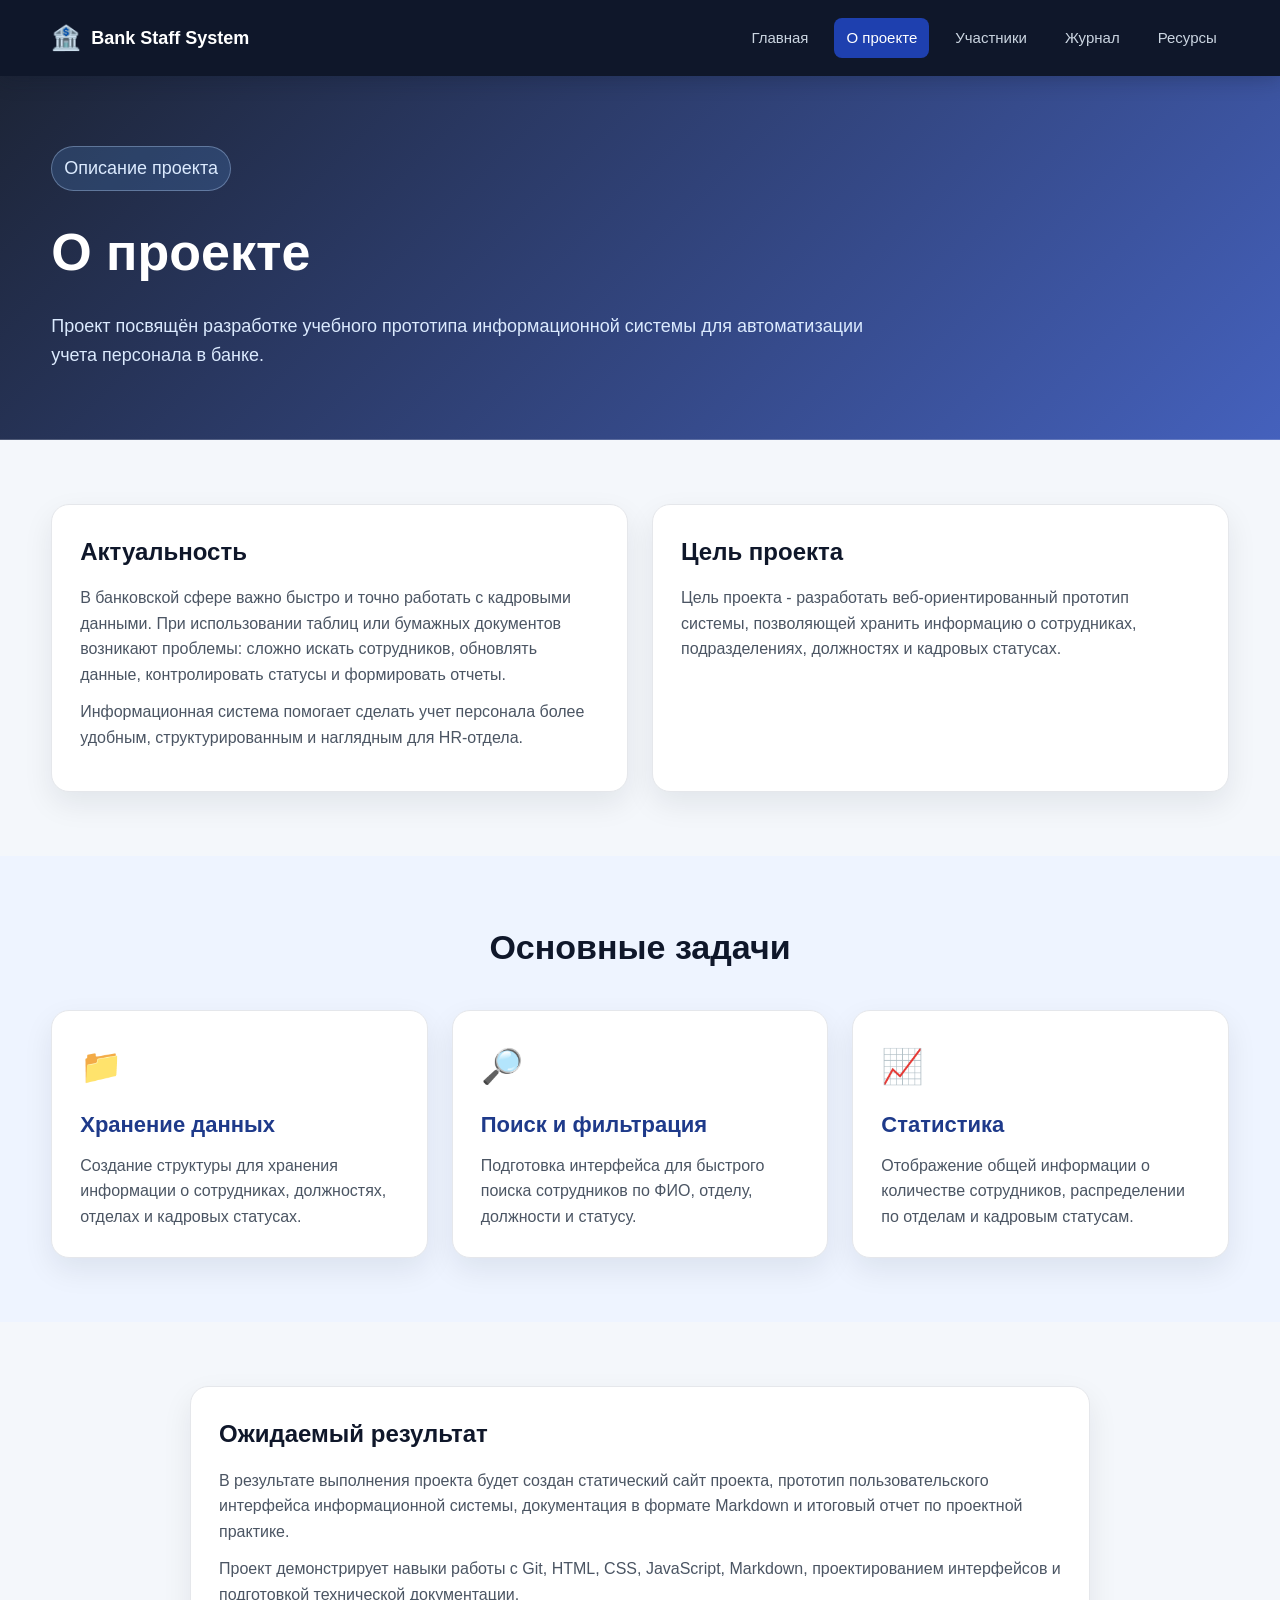
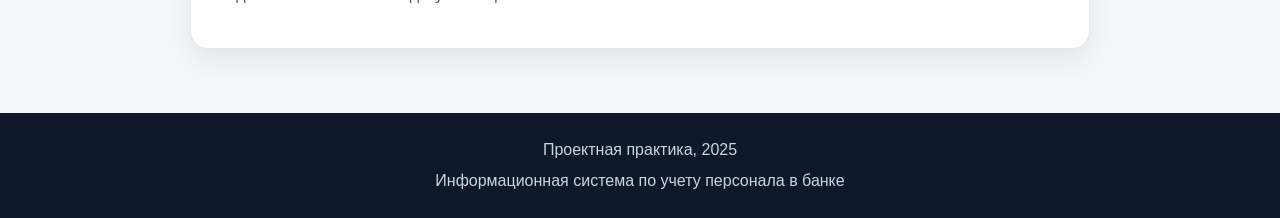
==== site/about.html @ eb29d89a "Добавлена страница "О проекте", обновлены css" ====
<!DOCTYPE html>
<html lang="ru">
<head>
  <meta charset="UTF-8">
  <meta name="viewport" content="width=device-width, initial-scale=1.0">
  <title>О проекте</title>
  <link rel="stylesheet" href="style.css">
</head>
<body>

  <header class="header">
    <div class="container header-content">
      <div class="logo">
        <span class="logo-icon">🏦</span>
        <span>Bank Staff System</span>
      </div>

      <nav class="nav">
        <a href="index.html">Главная</a>
        <a href="about.html" class="active">О проекте</a>
        <a href="team.html">Участники</a>
        <a href="journal.html">Журнал</a>
        <a href="resources.html">Ресурсы</a>
      </nav>
    </div>
  </header>

  <main class="page">
    <section class="page-hero">
      <div class="container">
        <p class="tag">Описание проекта</p>
        <h1>О проекте</h1>
        <p>
          Проект посвящён разработке учебного прототипа информационной системы
          для автоматизации учета персонала в банке.
        </p>
      </div>
    </section>

    <section class="content-section">
      <div class="container content-grid">
        <article class="content-card">
          <h2>Актуальность</h2>
          <p>
            В банковской сфере важно быстро и точно работать с кадровыми данными.
            При использовании таблиц или бумажных документов возникают проблемы:
            сложно искать сотрудников, обновлять данные, контролировать статусы
            и формировать отчеты.
          </p>
          <p>
            Информационная система помогает сделать учет персонала более удобным,
            структурированным и наглядным для HR-отдела.
          </p>
        </article>

        <article class="content-card">
          <h2>Цель проекта</h2>
          <p>
            Цель проекта - разработать веб-ориентированный прототип системы,
            позволяющей хранить информацию о сотрудниках, подразделениях,
            должностях и кадровых статусах.
          </p>
        </article>
      </div>
    </section>

    <section class="content-section light">
      <div class="container">
        <h2 class="section-title">Основные задачи</h2>

        <div class="features-grid">
          <article class="feature-card">
            <div class="feature-icon">📁</div>
            <h3>Хранение данных</h3>
            <p>
              Создание структуры для хранения информации о сотрудниках,
              должностях, отделах и кадровых статусах.
            </p>
          </article>

          <article class="feature-card">
            <div class="feature-icon">🔎</div>
            <h3>Поиск и фильтрация</h3>
            <p>
              Подготовка интерфейса для быстрого поиска сотрудников
              по ФИО, отделу, должности и статусу.
            </p>
          </article>

          <article class="feature-card">
            <div class="feature-icon">📈</div>
            <h3>Статистика</h3>
            <p>
              Отображение общей информации о количестве сотрудников,
              распределении по отделам и кадровым статусам.
            </p>
          </article>
        </div>
      </div>
    </section>

    <section class="content-section">
      <div class="container">
        <article class="content-card wide-card">
          <h2>Ожидаемый результат</h2>
          <p>
            В результате выполнения проекта будет создан статический сайт проекта,
            прототип пользовательского интерфейса информационной системы,
            документация в формате Markdown и итоговый отчет по проектной практике.
          </p>
          <p>
            Проект демонстрирует навыки работы с Git, HTML, CSS, JavaScript,
            Markdown, проектированием интерфейсов и подготовкой технической документации.
          </p>
        </article>
      </div>
    </section>
  </main>

  <footer class="footer">
    <div class="container">
      <p>Проектная практика, 2025</p>
      <p>Информационная система по учету персонала в банке</p>
    </div>
  </footer>

</body>
</html>
---- site/style.css ----
* {
  box-sizing: border-box;
  margin: 0;
  padding: 0;
}

body {
  font-family: Arial, sans-serif;
  color: #1f2937;
  background: #f4f7fb;
  line-height: 1.6;
}

.container {
  width: min(1180px, 92%);
  margin: 0 auto;
}

.header {
  background: #0f172a;
  color: #ffffff;
  padding: 18px 0;
  position: sticky;
  top: 0;
  z-index: 10;
  box-shadow: 0 4px 18px rgba(15, 23, 42, 0.25);
}

.header-content {
  display: flex;
  align-items: center;
  justify-content: space-between;
  gap: 24px;
}

.logo {
  display: flex;
  align-items: center;
  gap: 10px;
  font-weight: 700;
  font-size: 18px;
}

.logo-icon {
  font-size: 24px;
}

.nav {
  display: flex;
  gap: 14px;
  flex-wrap: wrap;
}

.nav a {
  color: #cbd5e1;
  text-decoration: none;
  font-size: 15px;
  padding: 8px 12px;
  border-radius: 8px;
  transition: 0.2s;
}

.nav a:hover,
.nav a.active {
  color: #ffffff;
  background: #1e40af;
}

.hero {
  padding: 80px 0;
  background:
    linear-gradient(135deg, rgba(15, 23, 42, 0.95), rgba(30, 64, 175, 0.88)),
    url("https://images.unsplash.com/photo-1486406146926-c627a92ad1ab?auto=format&fit=crop&w=1600&q=80");
  background-size: cover;
  background-position: center;
  color: #ffffff;
}

.hero-content {
  display: grid;
  grid-template-columns: 1.3fr 0.7fr;
  gap: 40px;
  align-items: center;
}

.tag {
  display: inline-block;
  background: rgba(96, 165, 250, 0.18);
  color: #bfdbfe;
  border: 1px solid rgba(191, 219, 254, 0.35);
  padding: 7px 12px;
  border-radius: 999px;
  margin-bottom: 20px;
  font-size: 14px;
}

.hero h1 {
  font-size: clamp(34px, 5vw, 58px);
  line-height: 1.1;
  margin-bottom: 24px;
}

.hero-description {
  max-width: 760px;
  color: #dbeafe;
  font-size: 19px;
  margin-bottom: 30px;
}

.hero-buttons {
  display: flex;
  gap: 14px;
  flex-wrap: wrap;
}

.btn {
  display: inline-block;
  text-decoration: none;
  padding: 13px 20px;
  border-radius: 10px;
  font-weight: 700;
  transition: 0.2s;
}

.btn.primary {
  background: #2563eb;
  color: #ffffff;
}

.btn.primary:hover {
  background: #1d4ed8;
}

.btn.secondary {
  background: #ffffff;
  color: #1e3a8a;
}

.btn.secondary:hover {
  background: #dbeafe;
}

.hero-card {
  background: rgba(255, 255, 255, 0.12);
  border: 1px solid rgba(255, 255, 255, 0.22);
  border-radius: 20px;
  padding: 28px;
  backdrop-filter: blur(12px);
}

.hero-card h2 {
  margin-bottom: 16px;
  font-size: 24px;
}

.hero-card ul {
  list-style: none;
}

.hero-card li {
  padding: 10px 0;
  border-bottom: 1px solid rgba(255, 255, 255, 0.16);
}

.hero-card li:last-child {
  border-bottom: none;
}

.features {
  padding: 70px 0;
}

.section-title {
  text-align: center;
  font-size: 34px;
  margin-bottom: 36px;
  color: #0f172a;
}

.features-grid {
  display: grid;
  grid-template-columns: repeat(3, 1fr);
  gap: 24px;
}

.feature-card {
  background: #ffffff;
  border-radius: 18px;
  padding: 28px;
  box-shadow: 0 12px 30px rgba(15, 23, 42, 0.08);
  border: 1px solid #e5e7eb;
  transition: 0.2s;
}

.feature-card:hover {
  transform: translateY(-4px);
  box-shadow: 0 18px 40px rgba(15, 23, 42, 0.12);
}

.feature-icon {
  font-size: 34px;
  margin-bottom: 14px;
}

.feature-card h3 {
  color: #1e3a8a;
  margin-bottom: 10px;
  font-size: 22px;
}

.feature-card p {
  color: #4b5563;
}

.project-info {
  padding: 70px 0;
  background: #ffffff;
}

.info-grid {
  display: grid;
  grid-template-columns: 1fr 1fr;
  gap: 36px;
}

.info-grid h2 {
  color: #0f172a;
  margin-bottom: 16px;
  font-size: 28px;
}

.info-grid p {
  color: #4b5563;
  font-size: 17px;
}

.tech-list {
  display: flex;
  flex-wrap: wrap;
  gap: 12px;
}

.tech-list span {
  background: #dbeafe;
  color: #1e3a8a;
  padding: 10px 14px;
  border-radius: 999px;
  font-weight: 700;
}

.footer {
  background: #0f172a;
  color: #cbd5e1;
  padding: 24px 0;
  text-align: center;
}

.footer p + p {
  margin-top: 6px;
}

@media (max-width: 850px) {
  .header-content,
  .hero-content,
  .info-grid {
    grid-template-columns: 1fr;
    display: grid;
  }

  .header-content {
    justify-content: start;
  }

  .features-grid {
    grid-template-columns: 1fr;
  }

  .hero {
    padding: 54px 0;
  }

  .nav {
    margin-top: 12px;
  }
}
.page-hero {
  padding: 70px 0;
  background:
    linear-gradient(135deg, rgba(15, 23, 42, 0.94), rgba(30, 64, 175, 0.82)),
    url("https://images.unsplash.com/photo-1554224155-6726b3ff858f?auto=format&fit=crop&w=1600&q=80");
  background-size: cover;
  background-position: center;
  color: #ffffff;
}

.page-hero h1 {
  font-size: clamp(34px, 5vw, 52px);
  margin-bottom: 18px;
}

.page-hero p {
  max-width: 820px;
  color: #dbeafe;
  font-size: 18px;
}

.content-section {
  padding: 64px 0;
}

.content-section.light {
  background: #eef4ff;
}

.content-grid {
  display: grid;
  grid-template-columns: 1fr 1fr;
  gap: 24px;
}

.content-card,
.team-card,
.journal-card,
.resource-card {
  background: #ffffff;
  border: 1px solid #e5e7eb;
  border-radius: 18px;
  padding: 28px;
  box-shadow: 0 12px 30px rgba(15, 23, 42, 0.08);
}

.content-card h2,
.team-card h2,
.journal-card h2,
.resource-card h2 {
  color: #0f172a;
  margin-bottom: 14px;
}

.content-card p,
.team-card p,
.journal-card p,
.resource-card p {
  color: #4b5563;
  margin-bottom: 12px;
}

.wide-card {
  max-width: 900px;
  margin: 0 auto;
}

.team-grid {
  display: grid;
  grid-template-columns: repeat(3, 1fr);
  gap: 24px;
}

.avatar {
  width: 54px;
  height: 54px;
  border-radius: 16px;
  background: #1e40af;
  color: #ffffff;
  display: grid;
  place-items: center;
  font-weight: 800;
  font-size: 24px;
  margin-bottom: 18px;
}

.role {
  font-weight: 700;
  color: #1e3a8a !important;
}

.team-card ul {
  margin-top: 14px;
  padding-left: 20px;
  color: #4b5563;
}

.team-card li {
  margin-bottom: 8px;
}

.journal-list {
  display: grid;
  gap: 22px;
}

.journal-date {
  display: inline-block;
  background: #dbeafe;
  color: #1e3a8a !important;
  padding: 7px 12px;
  border-radius: 999px;
  font-weight: 700;
  margin-bottom: 14px !important;
}

.resources-grid {
  display: grid;
  grid-template-columns: repeat(2, 1fr);
  gap: 24px;
}

.resource-card a {
  display: block;
  color: #1d4ed8;
  font-weight: 700;
  text-decoration: none;
  margin-top: 10px;
}

.resource-card a:hover {
  text-decoration: underline;
}

@media (max-width: 850px) {
  .content-grid,
  .team-grid,
  .resources-grid {
    grid-template-columns: 1fr;
  }

  .page-hero {
    padding: 50px 0;
  }
}
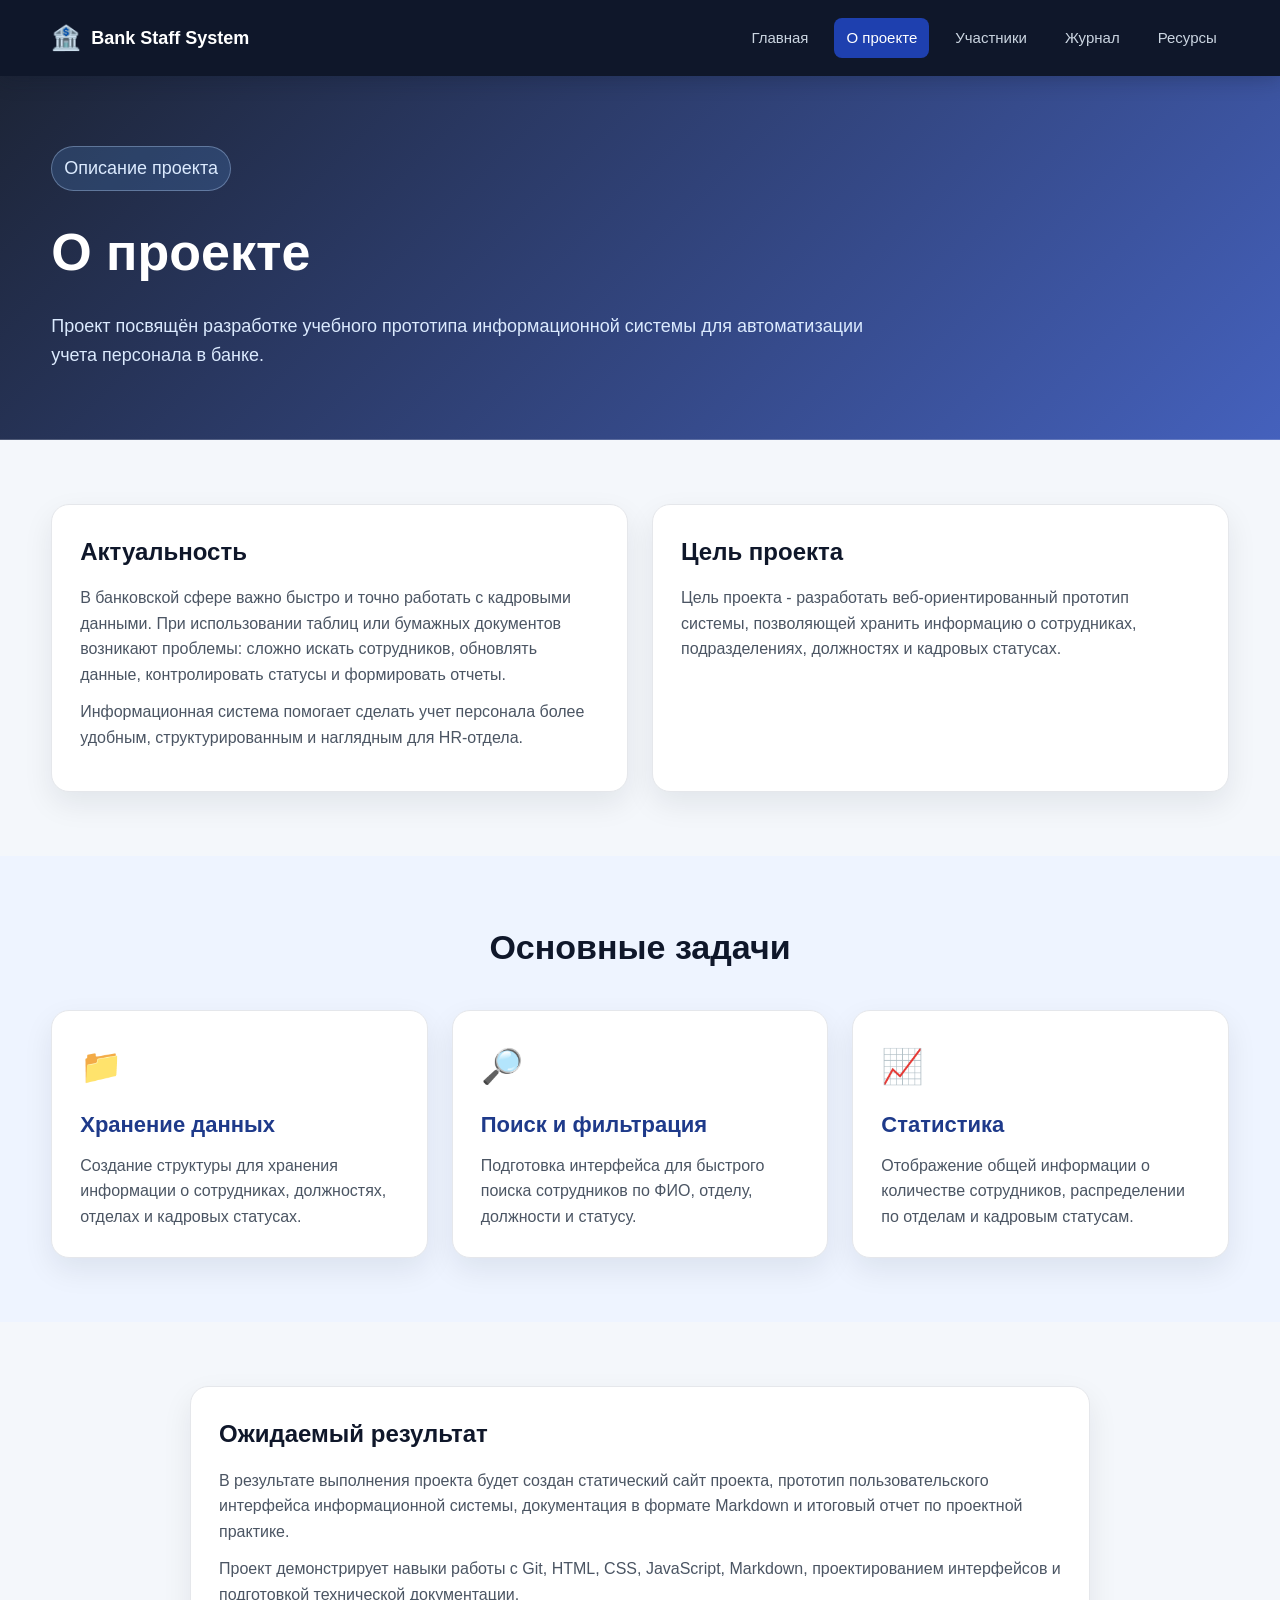
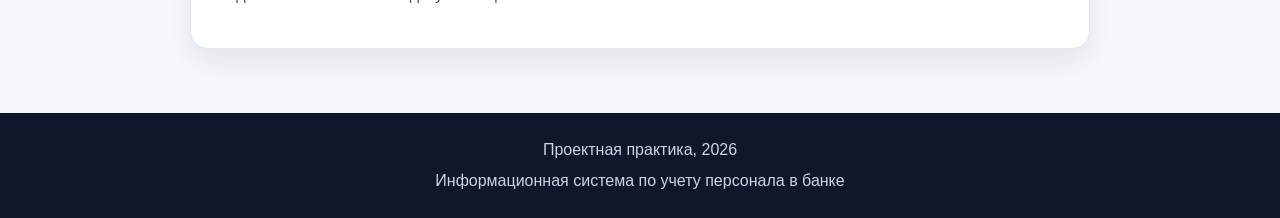
==== commit d70e6641: "Исправлены опечатки" ====
--- a/site/about.html
+++ b/site/about.html
@@ -119,7 +119,7 @@
 
   <footer class="footer">
     <div class="container">
-      <p>Проектная практика, 2025</p>
+      <p>Проектная практика, 2026</p>
       <p>Информационная система по учету персонала в банке</p>
     </div>
   </footer>
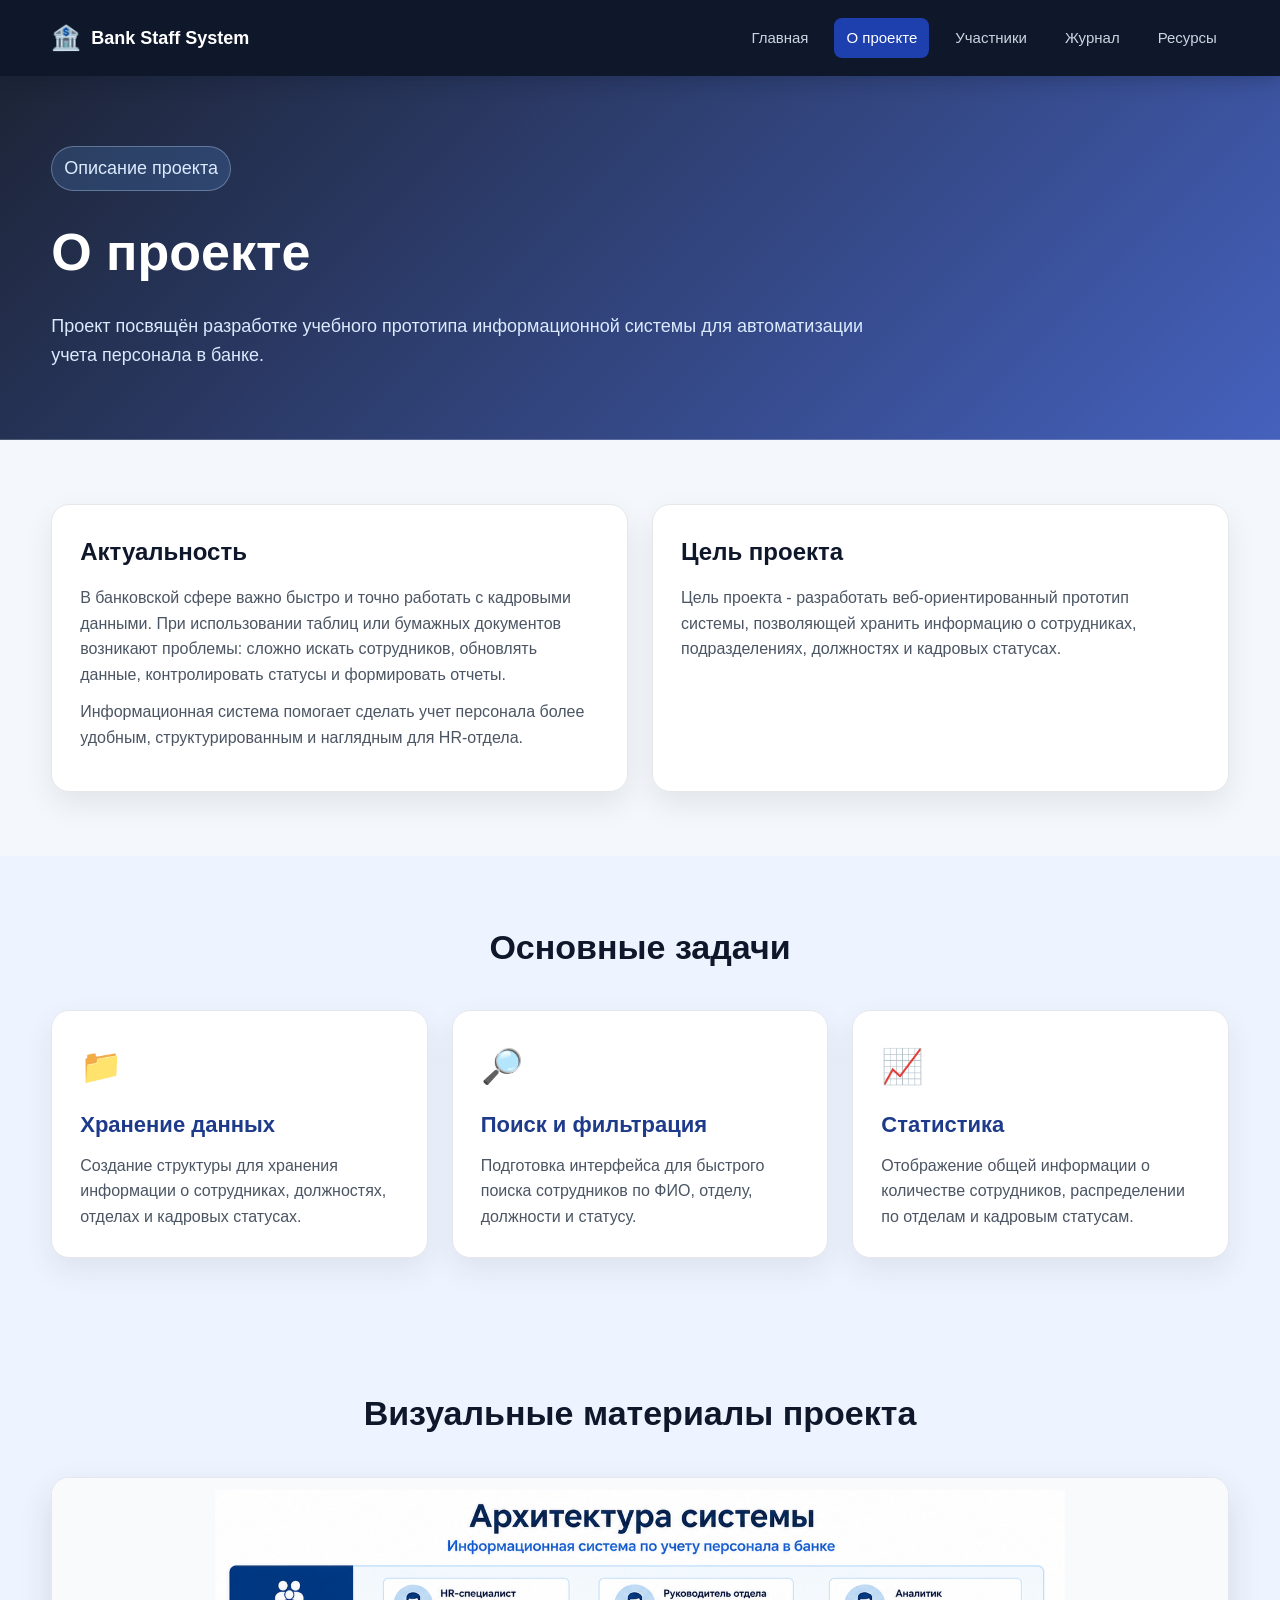
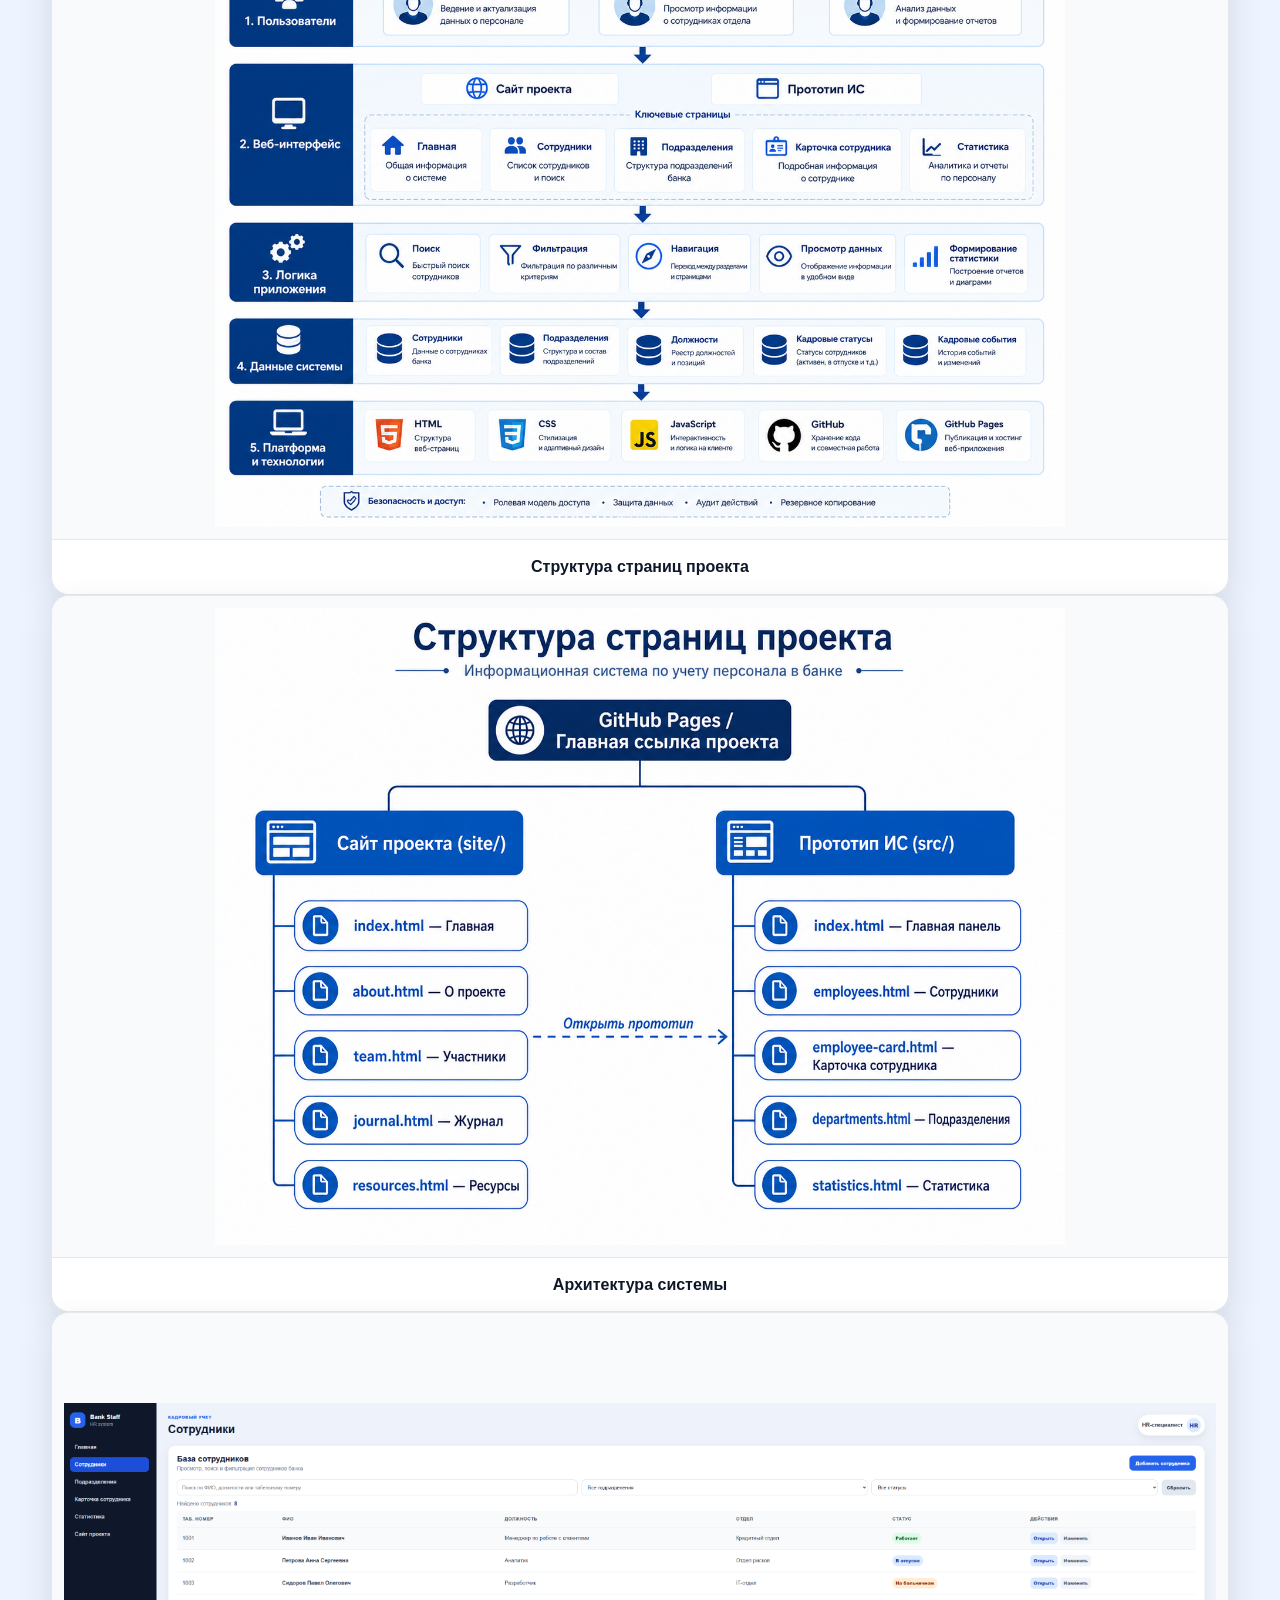
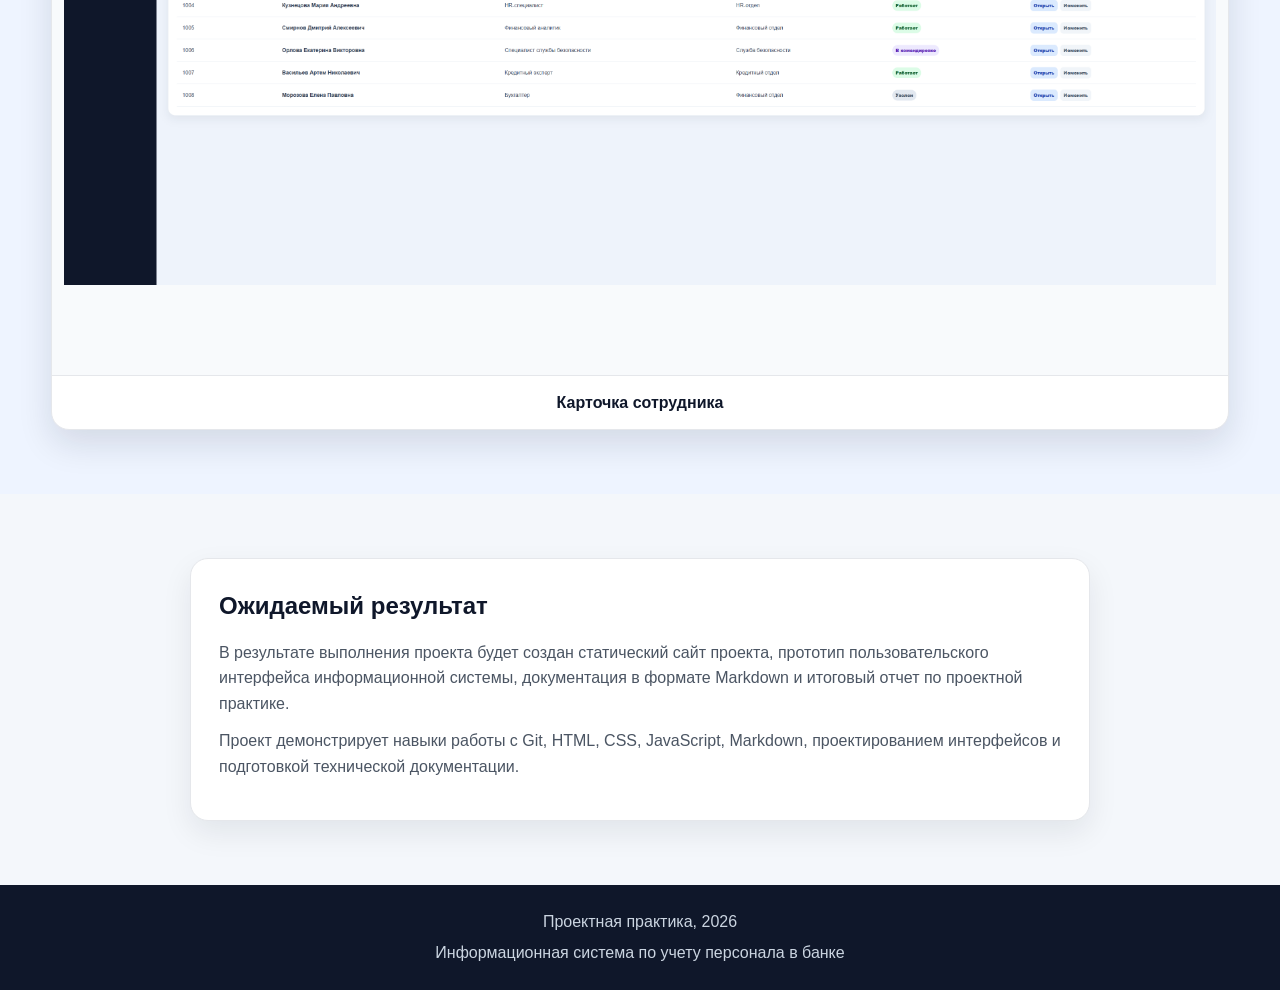
==== commit ac850ffb: "Исправлено отображение визуальных материалов" ====
--- a/site/about.html
+++ b/site/about.html
@@ -20,7 +20,8 @@
         <a href="about.html" class="active">О проекте</a>
         <a href="team.html">Участники</a>
         <a href="journal.html">Журнал</a>
-        <a href="resources.html">Ресурсы</a>
+        <a href="resources.html">Ресурсы</a> 
+        
       </nav>
     </div>
   </header>
@@ -98,7 +99,28 @@
         </div>
       </div>
     </section>
+<section class="content-section light">
+  <div class="container">
+    <h2 class="section-title">Визуальные материалы проекта</h2>
 
+    <div class="gallery-grid">
+  <a class="gallery-card" href="../images/pages-structure.png" target="_blank">
+    <img src="../images/pages-structure.png" alt="Структура страниц проекта">
+    <span>Структура страниц проекта</span>
+  </a>
+
+  <a class="gallery-card" href="../images/system-architecture.png" target="_blank">
+    <img src="../images/system-architecture.png" alt="Архитектура системы">
+    <span>Архитектура системы</span>
+  </a>
+
+  <a class="gallery-card" href="../images/employees-page" target="_blank">
+    <img src="../images/employees-page.png" alt="Карточка сотрудника">
+    <span>Карточка сотрудника</span>
+  </a>
+</div>
+  </div>
+</section>    
     <section class="content-section">
       <div class="container">
         <article class="content-card wide-card">
--- a/site/style.css
+++ b/site/style.css
@@ -427,4 +427,57 @@
   .page-hero {
     padding: 50px 0;
   }
+}
+..gallery-grid {
+  display: grid;
+  grid-template-columns: repeat(2, minmax(0, 1fr));
+  gap: 24px;
+  align-items: stretch;
+}
+
+.gallery-card {
+  display: flex;
+  flex-direction: column;
+  text-decoration: none;
+  color: #0f172a;
+  background: #ffffff;
+  border-radius: 18px;
+  overflow: hidden;
+  border: 1px solid #e5e7eb;
+  box-shadow: 0 14px 34px rgba(15, 23, 42, 0.12);
+  transition: 0.2s;
+}
+
+.gallery-card:hover {
+  transform: translateY(-4px);
+  box-shadow: 0 18px 44px rgba(15, 23, 42, 0.16);
+}
+
+.gallery-card img {
+  width: 100%;
+  aspect-ratio: 16 / 9;
+  object-fit: contain;
+  background: #f8fafc;
+  padding: 12px;
+  display: block;
+}
+
+.gallery-card span {
+  display: block;
+  padding: 14px 16px;
+  font-weight: 800;
+  text-align: center;
+  border-top: 1px solid #e5e7eb;
+}
+
+@media (max-width: 850px) {
+  .gallery-grid {
+    grid-template-columns: 1fr;
+  }
+}
+
+@media (max-width: 850px) {
+  .gallery-grid {
+    grid-template-columns: 1fr;
+  }
 }
